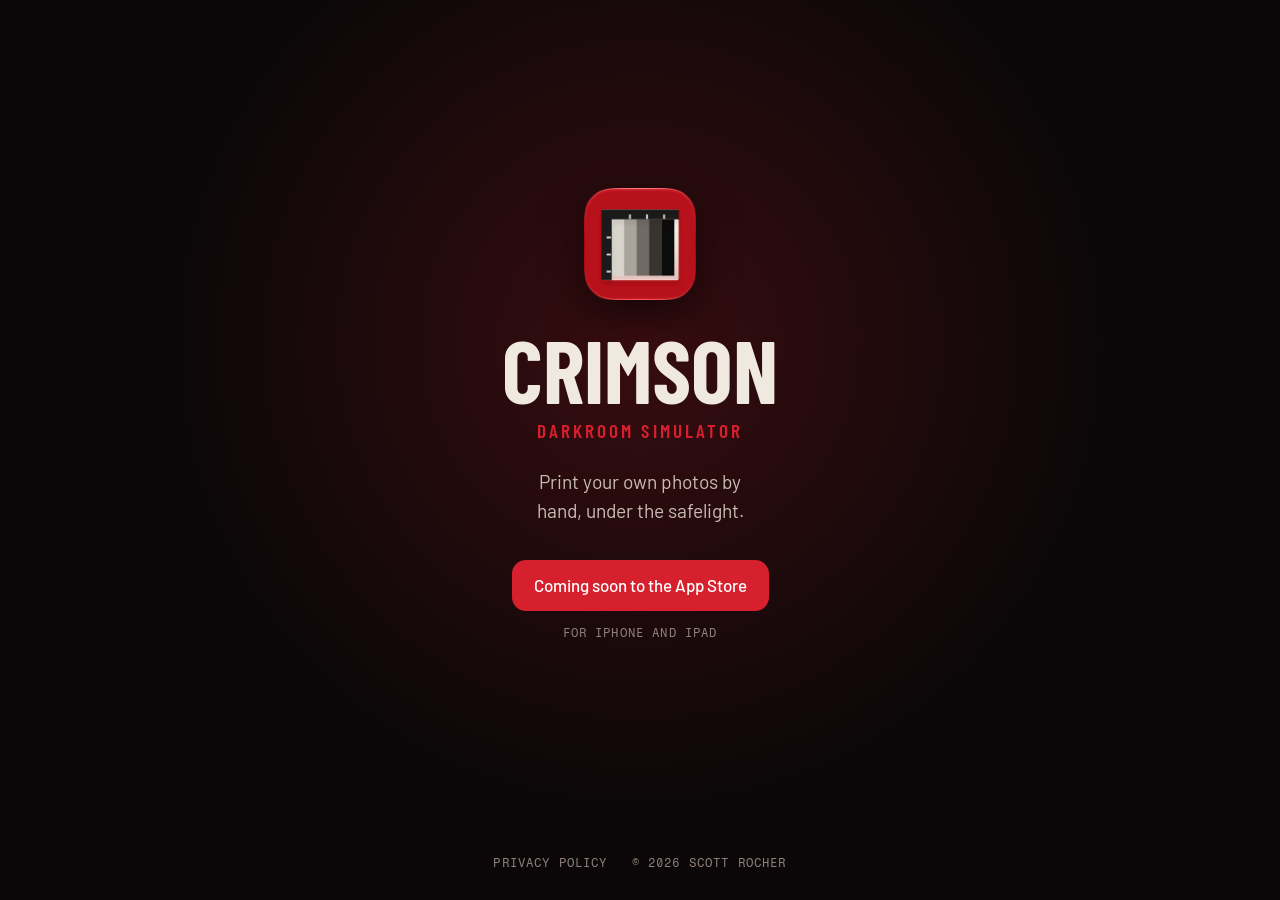
==== apps/crimson/index.html @ 79e69a79 "Add Crimson app page and privacy policy at /apps/crimson Co-Authored-By: Claude Opus 5.5 <noreply@an" ====
<!DOCTYPE html>
<html lang="en">
<head>
  <meta charset="utf-8">
  <title>Crimson: Darkroom Simulator</title>
  <meta name="viewport" content="width=device-width, initial-scale=1, viewport-fit=cover">
  <meta name="description" content="Crimson is a black-and-white darkroom for iPhone and iPad. Print your own photos by hand, under the safelight.">
  <meta property="og:title" content="Crimson: Darkroom Simulator">
  <meta property="og:description" content="Print your own photos by hand, under the safelight.">
  <meta property="og:url" content="https://scottrocher.com/apps/crimson/">
  <meta property="og:type" content="website">
  <meta property="og:image" content="https://scottrocher.com/apps/crimson/img/icon.png">
  <meta name="theme-color" content="#0b0708">
  <link rel="icon" type="image/png" href="img/icon.png">
  <link rel="apple-touch-icon" href="img/apple-touch-icon.png">
  <link rel="preconnect" href="https://fonts.googleapis.com">
  <link rel="preconnect" href="https://fonts.gstatic.com" crossorigin>
  <link href="https://fonts.googleapis.com/css2?family=Barlow+Condensed:wght@600;700&family=Barlow:wght@400;500&family=Fragment+Mono&display=swap" rel="stylesheet">
  <style>
    /* One look, on purpose: the darkroom with the safelight on. */
    :root {
      color-scheme: dark;
      --room: #0b0708;
      --paper: #efe9df;
      --paper-soft: #c9bcb4;
      --paper-dim: #8f807a;
      --safelight: #d7202d;
    }
    * { box-sizing: border-box; margin: 0; padding: 0; }
    html, body { height: 100%; }
    body {
      background: var(--room) radial-gradient(circle at 50% 38%, rgba(215, 32, 45, 0.22), transparent 55%) no-repeat;
      color: var(--paper);
      font-family: "Barlow", "Helvetica Neue", Arial, sans-serif;
      font-size: 17px;
      line-height: 1.5;
      -webkit-font-smoothing: antialiased;
      display: flex;
      flex-direction: column;
      padding-left: max(20px, env(safe-area-inset-left));
      padding-right: max(20px, env(safe-area-inset-right));
    }
    main {
      flex: 1;
      display: flex;
      flex-direction: column;
      align-items: center;
      justify-content: center;
      text-align: center;
      padding-block: 64px;
    }
    .app-icon {
      width: 112px;
      height: 112px;
      border-radius: 25px;
      box-shadow: 0 14px 40px rgba(0, 0, 0, 0.55);
    }
    h1 {
      margin-top: 30px;
      font-family: "Barlow Condensed", "Arial Narrow", sans-serif;
      font-weight: 700;
      font-size: clamp(3.4rem, 12vw, 5.5rem);
      line-height: 0.9;
      text-transform: uppercase;
    }
    .descriptor {
      margin-top: 8px;
      font-family: "Barlow Condensed", "Arial Narrow", sans-serif;
      font-weight: 600;
      font-size: 1.2rem;
      letter-spacing: 0.16em;
      text-transform: uppercase;
      color: var(--safelight);
    }
    .lede {
      margin-top: 22px;
      max-width: 30ch;
      font-size: 1.2rem;
      color: var(--paper-soft);
      text-wrap: balance;
    }
    .store {
      margin-top: 34px;
      display: inline-flex;
      align-items: center;
      gap: 10px;
      padding: 13px 22px;
      border-radius: 14px;
      background: var(--safelight);
      color: #fff;
      font-weight: 500;
      text-decoration: none;
    }
    .store:hover { background: #e3313d; }
    .mono {
      font-family: "Fragment Mono", ui-monospace, monospace;
      font-size: 0.72rem;
      letter-spacing: 0.1em;
      text-transform: uppercase;
      color: var(--paper-dim);
    }
    .devices { margin-top: 14px; }
    footer {
      display: flex;
      justify-content: center;
      gap: 24px;
      flex-wrap: wrap;
      padding-block: 24px max(28px, env(safe-area-inset-bottom));
    }
    footer a { text-decoration: none; }
    footer a:hover { color: var(--paper); }
  </style>
</head>
<body>
  <main>
    <img class="app-icon" src="img/icon.png" alt="Crimson app icon: a test strip on an easel" width="112" height="112">
    <h1>Crimson</h1>
    <p class="descriptor">Darkroom Simulator</p>
    <p class="lede">Print your own photos by hand, under the safelight.</p>
    <a class="store" href="https://apps.apple.com/app/id6832418150">Coming soon to the App Store</a>
    <p class="mono devices">For iPhone and iPad</p>
  </main>
  <footer>
    <a class="mono" href="privacy/">Privacy Policy</a>
    <a class="mono" href="/">© 2026 Scott Rocher</a>
  </footer>
</body>
</html>
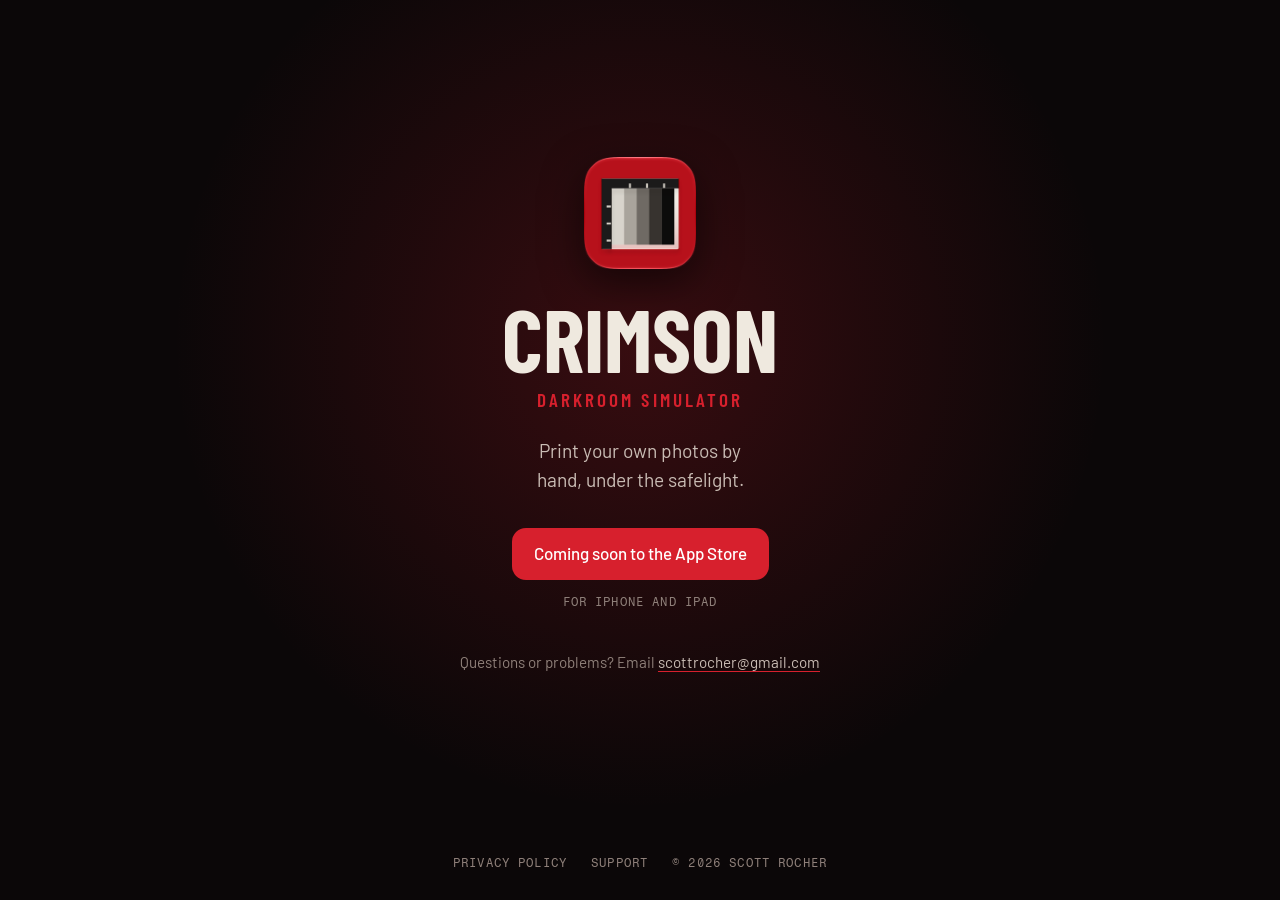
==== commit ad018df5: "Crimson page: support contact, so it can serve as the App Store support URL Co-Authored-By: Claude O" ====
--- a/apps/crimson/index.html
+++ b/apps/crimson/index.html
@@ -100,6 +100,8 @@
       color: var(--paper-dim);
     }
     .devices { margin-top: 14px; }
+    .support { margin-top: 40px; font-size: 0.95rem; color: var(--paper-dim); }
+    .support a { color: var(--paper-soft); text-decoration-color: var(--safelight); text-underline-offset: 3px; }
     footer {
       display: flex;
       justify-content: center;
@@ -119,9 +121,11 @@
     <p class="lede">Print your own photos by hand, under the safelight.</p>
     <a class="store" href="https://apps.apple.com/app/id6832418150">Coming soon to the App Store</a>
     <p class="mono devices">For iPhone and iPad</p>
+    <p class="support">Questions or problems? Email <a href="mailto:scottrocher@gmail.com">scottrocher@gmail.com</a></p>
   </main>
   <footer>
     <a class="mono" href="privacy/">Privacy Policy</a>
+    <a class="mono" href="mailto:scottrocher@gmail.com">Support</a>
     <a class="mono" href="/">© 2026 Scott Rocher</a>
   </footer>
 </body>
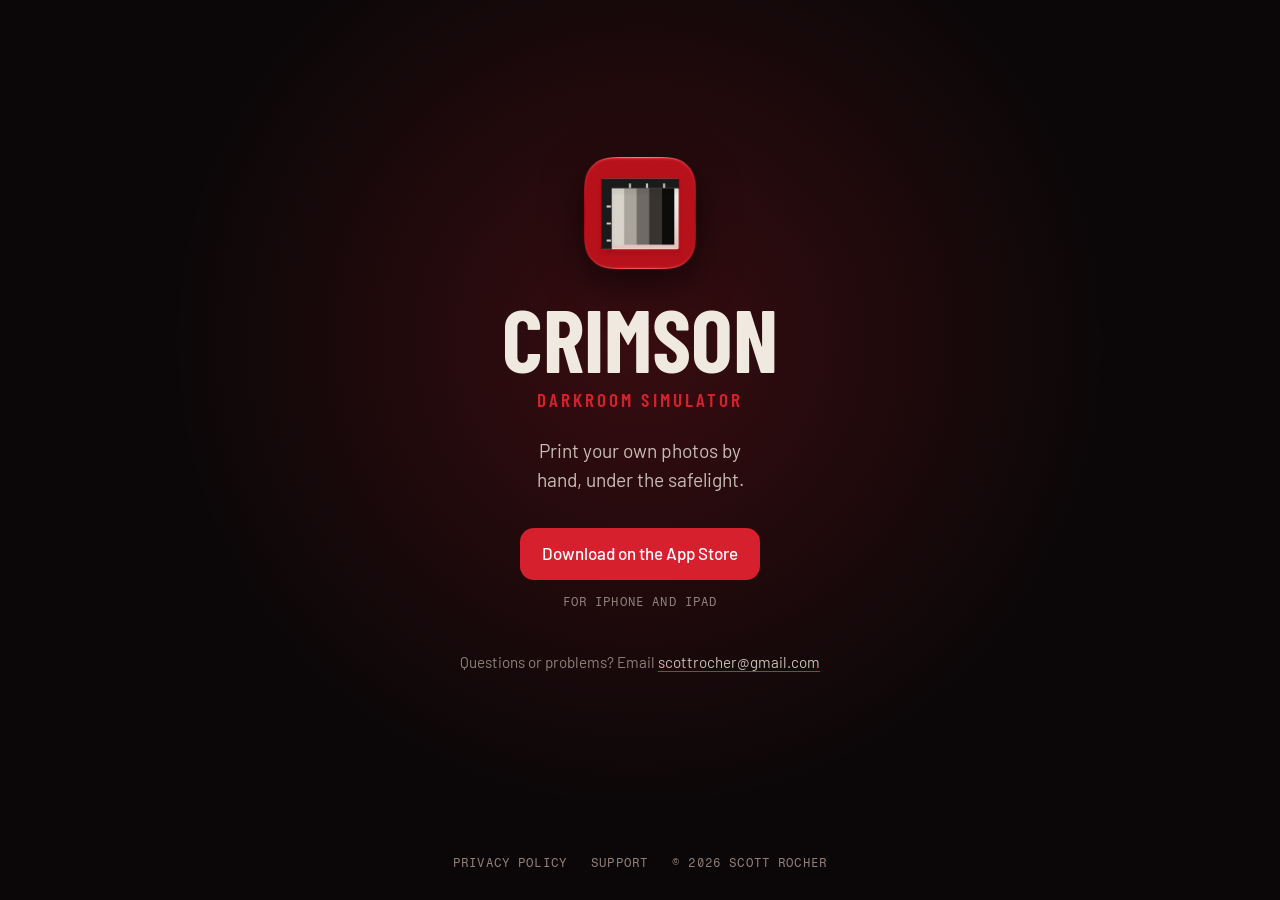
==== commit d4e8b81a: "Crimson page: live on the App Store — download link and Smart App Banner Co-Authored-By: Claude Opus" ====
--- a/apps/crimson/index.html
+++ b/apps/crimson/index.html
@@ -5,6 +5,7 @@
   <title>Crimson: Darkroom Simulator</title>
   <meta name="viewport" content="width=device-width, initial-scale=1, viewport-fit=cover">
   <meta name="description" content="Crimson is a black-and-white darkroom for iPhone and iPad. Print your own photos by hand, under the safelight.">
+  <meta name="apple-itunes-app" content="app-id=6832418150">
   <meta property="og:title" content="Crimson: Darkroom Simulator">
   <meta property="og:description" content="Print your own photos by hand, under the safelight.">
   <meta property="og:url" content="https://scottrocher.com/apps/crimson/">
@@ -119,7 +120,7 @@
     <h1>Crimson</h1>
     <p class="descriptor">Darkroom Simulator</p>
     <p class="lede">Print your own photos by hand, under the safelight.</p>
-    <a class="store" href="https://apps.apple.com/app/id6832418150">Coming soon to the App Store</a>
+    <a class="store" href="https://apps.apple.com/us/app/crimson-darkroom-simulator/id6832418150">Download on the App Store</a>
     <p class="mono devices">For iPhone and iPad</p>
     <p class="support">Questions or problems? Email <a href="mailto:scottrocher@gmail.com">scottrocher@gmail.com</a></p>
   </main>
